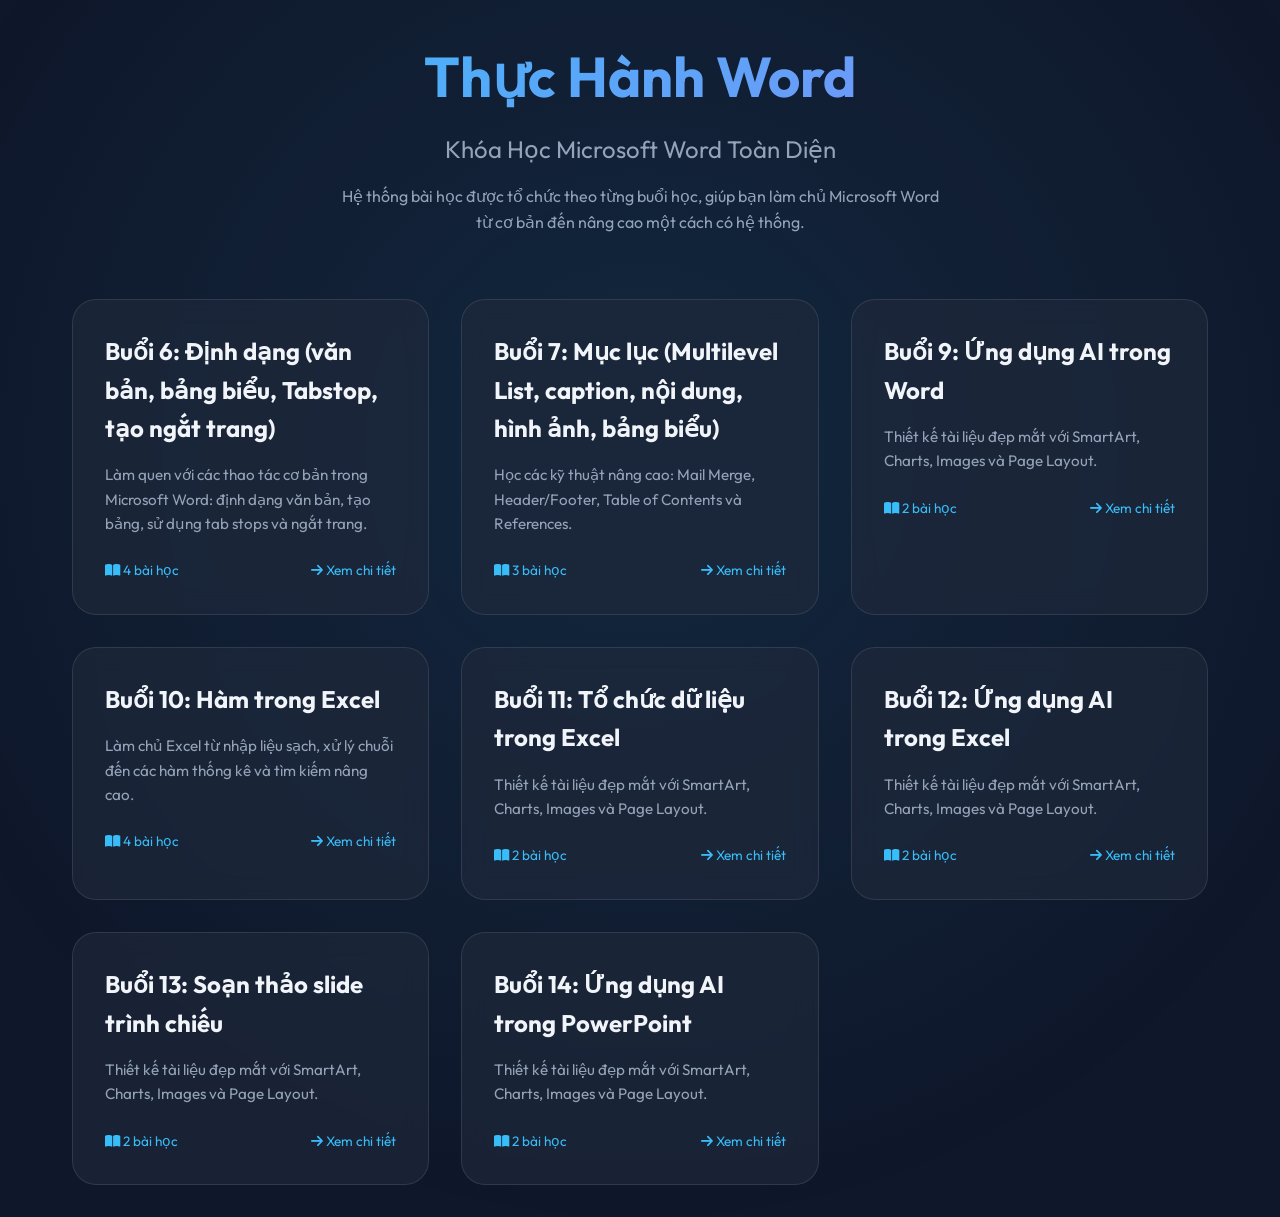
==== lesson.html @ eec198ea "Add files via upload" ====
<!DOCTYPE html>
<html lang="vi">

<head>
	<meta charset="UTF-8" />
	<meta name="viewport" content="width=device-width, initial-scale=1.0" />
	<title>Chi Tiết Bài Học</title>
	<link rel="stylesheet" href="styles/main.css" />
	<link href="https://fonts.googleapis.com/css2?family=Outfit:wght@300;400;600;700&display=swap" rel="stylesheet" />
	<link rel="stylesheet" href="https://cdnjs.cloudflare.com/ajax/libs/font-awesome/6.4.0/css/all.min.css" />
</head>

<body>
	<div class="background-glob"></div>

	<nav class="navbar">
		<a href="index.html" class="back-link"><i class="fas fa-arrow-left"></i> Quay lại</a>
		<div class="lesson-meta-header">
			<span id="lesson-number">Bài X</span>
		</div>
	</nav>

	<div class="lesson-container">
		<div class="lesson-left">
			<div class="lesson-header">
				<h1 id="lesson-title">Loading...</h1>
				<p id="lesson-desc" class="lesson-desc"></p>
			</div>

			<div class="video-wrapper">
				<img id="lesson-featured-image" src="" alt="Lesson Illustration" class="lesson-featured-image" style="display: none; width: 100%; height: auto; border-radius: 8px; box-shadow: 0 4px 6px rgba(0,0,0,0.1);">
				<div id="video-container" style="display: none;">
					<iframe id="lesson-video" src="" width="100%" height="480" allow="autoplay"></iframe>
				</div>
			</div>
		</div>

		<div class="lesson-right">
			<div class="resources-section">
				<h3><i class="fas fa-folder-open"></i> Tài nguyên</h3>
				<div id="resource-list" class="resource-grid">
					<!-- Resources injected here -->
				</div>
			</div>

			<div class="lesson-steps">
				<h3><i class="fas fa-list-check"></i> Hướng dẫn thực hành</h3>
				<div id="step-list" class="step-accordion">
					<!-- Steps injected here -->
				</div>
			</div>
		</div>
	</div>

	<div id="lightbox" class="lightbox">
		<span class="lightbox-close">&times;</span>
		<img class="lightbox-content" id="lightbox-img" />
		<div id="lightbox-caption"></div>
	</div>

	<script src="data/lessons.js"></script>
	<script src="scripts/app.js"></script>
</body>

</html>
---- styles/main.css ----
:root {
    --bg-color: #0f172a;
    --card-bg: rgba(30, 41, 59, 0.7);
    --text-primary: #f1f5f9;
    --text-secondary: #94a3b8;
    --accent-color: #38bdf8;
    --accent-gradient: linear-gradient(135deg, #38bdf8 0%, #818cf8 100%);
    --glass-border: 1px solid rgba(255, 255, 255, 0.1);
    --hover-effect: all 0.3s cubic-bezier(0.4, 0, 0.2, 1);
}

* {
    box-sizing: border-box;
    margin: 0;
    padding: 0;
}

body {
    font-family: 'Outfit', sans-serif;
    background-color: var(--bg-color);
    color: var(--text-primary);
    line-height: 1.6;
    overflow-x: hidden;
    min-height: 100vh;
}

/* Background blob effect */
.background-glob {
    position: fixed;
    top: -50%;
    left: -50%;
    width: 200%;
    height: 200%;
    background: radial-gradient(circle at 50% 50%, rgba(56, 189, 248, 0.1) 0%, rgba(15, 23, 42, 0) 50%);
    animation: rotate 60s linear infinite;
    z-index: -1;
    pointer-events: none;
}

@keyframes rotate {
    0% {
        transform: rotate(0deg);
    }

    100% {
        transform: rotate(360deg);
    }
}

.container {
    max-width: 1200px;
    margin: 0 auto;
    padding: 2rem;
}

/* Header */
header {
    text-align: center;
    margin-bottom: 4rem;
    animation: fadeInDown 0.8s ease-out;
}

h1 {
    font-size: 3.5rem;
    font-weight: 700;
    background: var(--accent-gradient);
    background-clip: text;
    -webkit-background-clip: text;
    -webkit-text-fill-color: transparent;
    margin-bottom: 0.5rem;
}

.subtitle {
    font-size: 1.5rem;
    color: var(--text-secondary);
    margin-bottom: 1rem;
}

.description {
    max-width: 600px;
    margin: 0 auto;
    color: var(--text-secondary);
}

/* Buttons */
.btn {
    display: inline-flex;
    align-items: center;
    padding: 0.75rem 1.5rem;
    border-radius: 99px;
    text-decoration: none;
    font-weight: 600;
    transition: var(--hover-effect);
}

.btn-secondary {
    background: rgba(255, 255, 255, 0.05);
    color: var(--text-primary);
    border: var(--glass-border);
    margin-top: 1.5rem;
}

.btn-secondary:hover {
    background: rgba(255, 255, 255, 0.1);
    transform: translateY(-2px);
}

/* Lesson Grid */
.lesson-grid {
    display: grid;
    grid-template-columns: repeat(auto-fit, minmax(300px, 1fr));
    gap: 2rem;
    animation: fadeInUp 1s ease-out 0.2s backwards;
}

.lesson-card {
    background: var(--card-bg);
    backdrop-filter: blur(12px);
    border: var(--glass-border);
    border-radius: 1.5rem;
    padding: 2rem;
    transition: var(--hover-effect);
    cursor: pointer;
    position: relative;
    overflow: hidden;
    text-decoration: none;
    color: inherit;
    display: block;
}

.lesson-card:hover {
    transform: translateY(-10px);
    box-shadow: 0 20px 40px rgba(0, 0, 0, 0.2);
    border-color: rgba(56, 189, 248, 0.3);
}

.lesson-card::before {
    content: '';
    position: absolute;
    top: 0;
    left: 0;
    width: 100%;
    height: 4px;
    background: var(--accent-gradient);
    opacity: 0;
    transition: var(--hover-effect);
}

.lesson-card:hover::before {
    opacity: 1;
}

.lesson-card h2 {
    font-size: 1.5rem;
    margin-bottom: 1rem;
}

.lesson-card p {
    color: var(--text-secondary);
    font-size: 0.95rem;
}

.card-footer {
    margin-top: 1.5rem;
    display: flex;
    justify-content: space-between;
    align-items: center;
    font-size: 0.85rem;
    color: var(--accent-color);
}

/* Lesson Detail Page */
.navbar {
    padding: 1rem 2rem;
    background: rgba(15, 23, 42, 0.8);
    backdrop-filter: blur(10px);
    border-bottom: var(--glass-border);
    position: sticky;
    top: 0;
    z-index: 100;
    display: flex;
    justify-content: space-between;
    align-items: center;
}

.back-link {
    color: var(--text-primary);
    text-decoration: none;
    font-weight: 500;
    display: flex;
    align-items: center;
    gap: 0.5rem;
    transition: var(--hover-effect);
}

.back-link:hover {
    color: var(--accent-color);
}

.lesson-container {
    display: grid;
    grid-template-columns: 1fr 1fr;
    gap: 2rem;
    height: calc(100vh - 80px);
    /* Full height minus navbar */
    padding: 2rem;
    max-width: 100%;
    overflow: hidden;
}

.lesson-left {
    display: flex;
    flex-direction: column;
    gap: 1.5rem;
    padding-right: 1rem;
    overflow-y: auto;
    /* Allow scrolling if content is too tall */
    max-height: 100%;
}

.lesson-left::-webkit-scrollbar {
    width: 6px;
}

.lesson-left::-webkit-scrollbar-track {
    background: rgba(255, 255, 255, 0.05);
}

.lesson-left::-webkit-scrollbar-thumb {
    background: rgba(255, 255, 255, 0.2);
    border-radius: 3px;
}

.lesson-header h1 {
    font-size: 2rem;
    margin-bottom: 0.5rem;
}

.lesson-desc {
    color: var(--text-secondary);
    font-size: 1rem;
}

.lesson-right {
    overflow-y: auto;
    padding-right: 1rem;
    display: flex;
    flex-direction: column;
    gap: 2rem;
}

/* Custom scrollbar for right panel */
.lesson-right::-webkit-scrollbar {
    width: 8px;
}

.lesson-right::-webkit-scrollbar-track {
    background: rgba(255, 255, 255, 0.05);
    border-radius: 4px;
}

.lesson-right::-webkit-scrollbar-thumb {
    background: var(--accent-color);
    border-radius: 4px;
}

.lesson-right::-webkit-scrollbar-thumb:hover {
    background: #5ccfff;
}

.video-wrapper {
    position: relative;
    padding-bottom: 56.25%;
    /* 16:9 ratio */
    height: 0;
    overflow: hidden;
    border-radius: 1rem;
    box-shadow: 0 10px 30px rgba(0, 0, 0, 0.3);
    margin: 0 0 1rem 0;
    /* Reduced margin */
    border: var(--glass-border);
}

.video-wrapper iframe {
    position: absolute;
    top: 0;
    left: 0;
    width: 100%;
    height: 100%;
    border: none;
}

.resources-section h3,
.lesson-steps h3 {
    margin-bottom: 1rem;
    color: var(--accent-color);
    display: flex;
    align-items: center;
    gap: 0.5rem;
}

.resource-grid {
    display: grid;
    grid-template-columns: repeat(auto-fill, minmax(200px, 1fr));
    gap: 1rem;
}

.resource-item {
    background: rgba(255, 255, 255, 0.03);
    border: var(--glass-border);
    padding: 1rem;
    border-radius: 0.75rem;
    text-decoration: none;
    color: var(--text-secondary);
    display: flex;
    align-items: center;
    gap: 0.75rem;
    transition: var(--hover-effect);
}

.resource-item:hover {
    background: rgba(255, 255, 255, 0.08);
    color: var(--text-primary);
    transform: translateY(-2px);
}

/* Accordion Steps */
.step-accordion {
    display: flex;
    flex-direction: column;
    gap: 1rem;
}

.step-item {
    background: var(--card-bg);
    border: var(--glass-border);
    border-radius: 0.75rem;
    overflow: hidden;
    transition: var(--hover-effect);
}

.step-header {
    padding: 1rem 1.5rem;
    cursor: pointer;
    display: flex;
    justify-content: space-between;
    align-items: center;
    font-weight: 600;
}

.step-header:hover {
    background: rgba(255, 255, 255, 0.05);
}

.step-title-wrapper {
    display: flex;
    align-items: center;
    gap: 1rem;
}

.step-icon-visual {
    color: var(--accent-color);
    font-size: 1.2rem;
    width: 24px;
    text-align: center;
}

.step-toggle-icon {
    transition: transform 0.3s ease;
}

.step-content {
    max-height: 0;
    overflow: hidden;
    transition: max-height 0.3s ease-out;
    background: rgba(0, 0, 0, 0.2);
    padding: 0 1.5rem;
}

.step-text {
    padding: 1rem 0;
    color: var(--text-secondary);
    line-height: 1.8;
}

.step-text div {
    margin-bottom: 0.5rem;
}

.step-text strong {
    color: var(--text-primary);
    font-weight: 700;
}

/* Slide Images */
.step-slide-container {
    margin: 1rem 0 1.5rem 0;
    background: rgba(0, 0, 0, 0.3);
    padding: 1rem;
    border-radius: 0.5rem;
    border: var(--glass-border);
}

.slide-label {
    display: block;
    margin-bottom: 0.5rem;
    font-weight: 600;
    font-size: 0.85rem;
    color: var(--accent-color);
}

.step-slide-img {
    width: 100%;
    max-width: 600px;
    height: auto;
    border-radius: 0.25rem;
    display: block;
    box-shadow: 0 4px 6px rgba(0, 0, 0, 0.3);
    cursor: zoom-in;
    /* Indicate zoomable */
    transition: transform 0.3s ease;
}

.step-slide-img:hover {
    transform: scale(1.02);
}


.step-item.active .step-content {
    max-height: 5000px;
}

.step-item.active .step-toggle-icon {
    transform: rotate(180deg);
}

.step-item.active .step-header {
    color: var(--accent-color);
}

/* Lightbox Modal */
.lightbox {
    display: none;
    position: fixed;
    z-index: 1000;
    left: 0;
    top: 0;
    width: 100%;
    height: 100%;
    overflow: hidden;
    background-color: rgba(0, 0, 0, 0.9);
    backdrop-filter: blur(5px);
    justify-content: center;
    align-items: center;
    flex-direction: column;
    animation: fadeIn 0.3s ease-out;
}

.lightbox-content {
    margin: auto;
    display: block;
    width: auto;
    height: auto;
    max-width: 90%;
    max-height: 85vh;
    border-radius: 8px;
    box-shadow: 0 0 20px rgba(255, 255, 255, 0.1);
    animation: zoomIn 0.3s ease-out;
}

#lightbox-caption {
    margin: 15px auto 0;
    display: block;
    width: 80%;
    max-width: 700px;
    text-align: center;
    color: #ccc;
    font-size: 1.1rem;
    height: auto;
}

.lightbox-close {
    position: absolute;
    top: 20px;
    right: 35px;
    color: #f1f1f1;
    font-size: 40px;
    font-weight: bold;
    transition: 0.3s;
    cursor: pointer;
    z-index: 1001;
}

.lightbox-close:hover,
.lightbox-close:focus {
    color: var(--accent-color);
    text-decoration: none;
    cursor: pointer;
}

@keyframes fadeIn {
    from {
        opacity: 0;
    }

    to {
        opacity: 1;
    }
}

@keyframes zoomIn {
    from {
        transform: scale(0.9);
        opacity: 0;
    }

    to {
        transform: scale(1);
        opacity: 1;
    }
}

/* Responsive */
@media (max-width: 900px) {
    .lesson-container {
        grid-template-columns: 1fr;
        height: auto;
        overflow: visible;
    }

    .lesson-left,
    .lesson-right {
        padding-right: 0;
    }

    .lesson-right {
        overflow-y: visible;
        height: auto;
    }

    h1 {
        font-size: 2.5rem;
    }
}
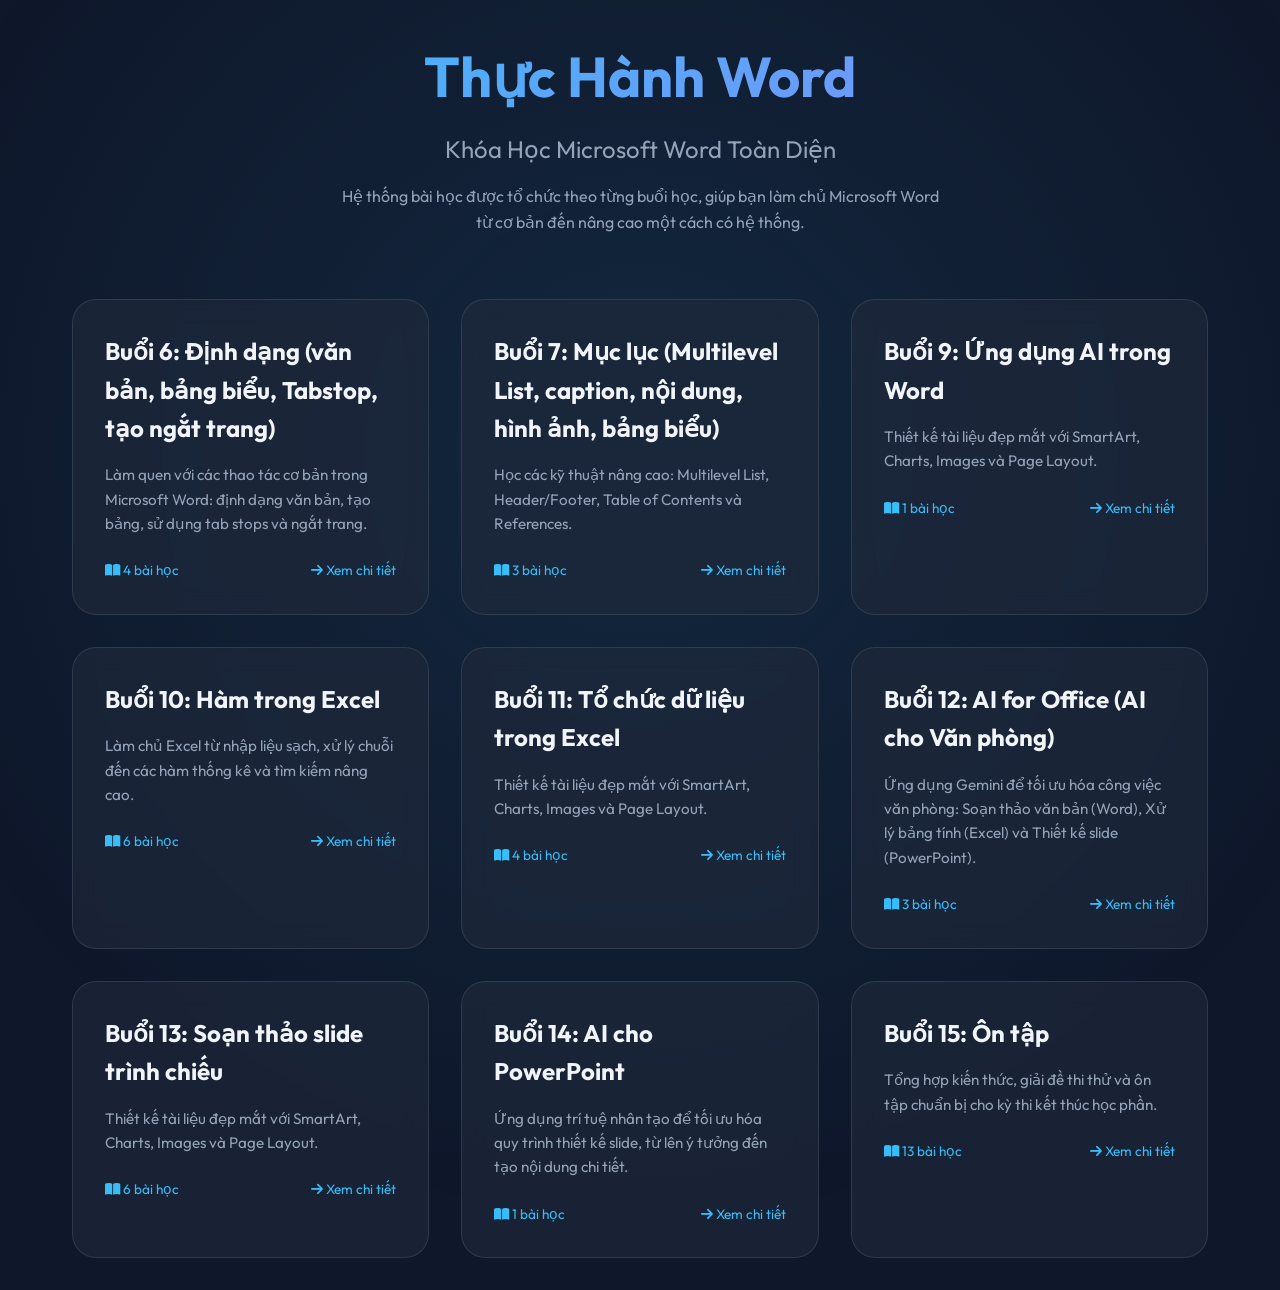
==== commit 336b0a1f: "Added quiz and slide module" ====
--- a/lesson.html
+++ b/lesson.html
@@ -1,65 +1,114 @@
 <!DOCTYPE html>
 <html lang="vi">
+	<head>
+		<meta charset="UTF-8" />
+		<meta
+			name="viewport"
+			content="width=device-width, initial-scale=1.0"
+		/>
+		<title>Chi Tiết Bài Học</title>
+		<link
+			rel="stylesheet"
+			href="styles/main.css"
+		/>
+		<link
+			href="https://fonts.googleapis.com/css2?family=Outfit:wght@300;400;600;700&display=swap"
+			rel="stylesheet"
+		/>
+		<link
+			rel="stylesheet"
+			href="https://cdnjs.cloudflare.com/ajax/libs/font-awesome/6.4.0/css/all.min.css"
+		/>
+	</head>
 
-<head>
-	<meta charset="UTF-8" />
-	<meta name="viewport" content="width=device-width, initial-scale=1.0" />
-	<title>Chi Tiết Bài Học</title>
-	<link rel="stylesheet" href="styles/main.css" />
-	<link href="https://fonts.googleapis.com/css2?family=Outfit:wght@300;400;600;700&display=swap" rel="stylesheet" />
-	<link rel="stylesheet" href="https://cdnjs.cloudflare.com/ajax/libs/font-awesome/6.4.0/css/all.min.css" />
-</head>
+	<body>
+		<div class="background-glob"></div>
 
-<body>
-	<div class="background-glob"></div>
+		<nav class="navbar">
+			<a
+				href="index.html"
+				class="back-link"
+				><i class="fas fa-arrow-left"></i> Quay lại</a
+			>
+			<div class="lesson-meta-header">
+				<span id="lesson-number">Bài X</span>
+			</div>
+		</nav>
 
-	<nav class="navbar">
-		<a href="index.html" class="back-link"><i class="fas fa-arrow-left"></i> Quay lại</a>
-		<div class="lesson-meta-header">
-			<span id="lesson-number">Bài X</span>
-		</div>
-	</nav>
+		<div class="lesson-container">
+			<div class="lesson-left">
+				<div class="lesson-header">
+					<h1 id="lesson-title">Loading...</h1>
+					<p
+						id="lesson-desc"
+						class="lesson-desc"
+					></p>
+				</div>
 
-	<div class="lesson-container">
-		<div class="lesson-left">
-			<div class="lesson-header">
-				<h1 id="lesson-title">Loading...</h1>
-				<p id="lesson-desc" class="lesson-desc"></p>
+				<div class="video-wrapper">
+					<img
+						id="lesson-featured-image"
+						src=""
+						alt="Lesson Illustration"
+						class="lesson-featured-image"
+						style="
+							display: none;
+							width: 100%;
+							height: auto;
+							border-radius: 8px;
+							box-shadow: 0 4px 6px rgba(0, 0, 0, 0.1);
+						"
+					/>
+					<div
+						id="video-container"
+						style="display: none"
+					>
+						<iframe
+							id="lesson-video"
+							src=""
+							width="100%"
+							height="480"
+							allow="autoplay"
+						></iframe>
+					</div>
+				</div>
 			</div>
 
-			<div class="video-wrapper">
-				<img id="lesson-featured-image" src="" alt="Lesson Illustration" class="lesson-featured-image" style="display: none; width: 100%; height: auto; border-radius: 8px; box-shadow: 0 4px 6px rgba(0,0,0,0.1);">
-				<div id="video-container" style="display: none;">
-					<iframe id="lesson-video" src="" width="100%" height="480" allow="autoplay"></iframe>
+			<div class="lesson-right">
+				<div class="resources-section">
+					<h3><i class="fas fa-folder-open"></i> Tài nguyên</h3>
+					<div
+						id="resource-list"
+						class="resource-grid"
+					>
+						<!-- Resources injected here -->
+					</div>
+				</div>
+				<div class="lesson-steps">
+					<h3><i class="fas fa-list-check"></i> Hướng dẫn thực hành</h3>
+					<div
+						id="step-list"
+						class="step-accordion"
+					>
+						<!-- Steps injected here -->
+					</div>
 				</div>
 			</div>
 		</div>
 
-		<div class="lesson-right">
-			<div class="resources-section">
-				<h3><i class="fas fa-folder-open"></i> Tài nguyên</h3>
-				<div id="resource-list" class="resource-grid">
-					<!-- Resources injected here -->
-				</div>
-			</div>
+		<div
+			id="lightbox"
+			class="lightbox"
+		>
+			<span class="lightbox-close">&times;</span>
+			<img
+				class="lightbox-content"
+				id="lightbox-img"
+			/>
+			<div id="lightbox-caption"></div>
+		</div>
 
-			<div class="lesson-steps">
-				<h3><i class="fas fa-list-check"></i> Hướng dẫn thực hành</h3>
-				<div id="step-list" class="step-accordion">
-					<!-- Steps injected here -->
-				</div>
-			</div>
-		</div>
-	</div>
-
-	<div id="lightbox" class="lightbox">
-		<span class="lightbox-close">&times;</span>
-		<img class="lightbox-content" id="lightbox-img" />
-		<div id="lightbox-caption"></div>
-	</div>
-
-	<script src="data/lessons.js"></script>
-	<script src="scripts/app.js"></script>
-</body>
-
-</html>+		<script src="data/lessons.js"></script>
+		<script src="scripts/app.js"></script>
+	</body>
+</html>
